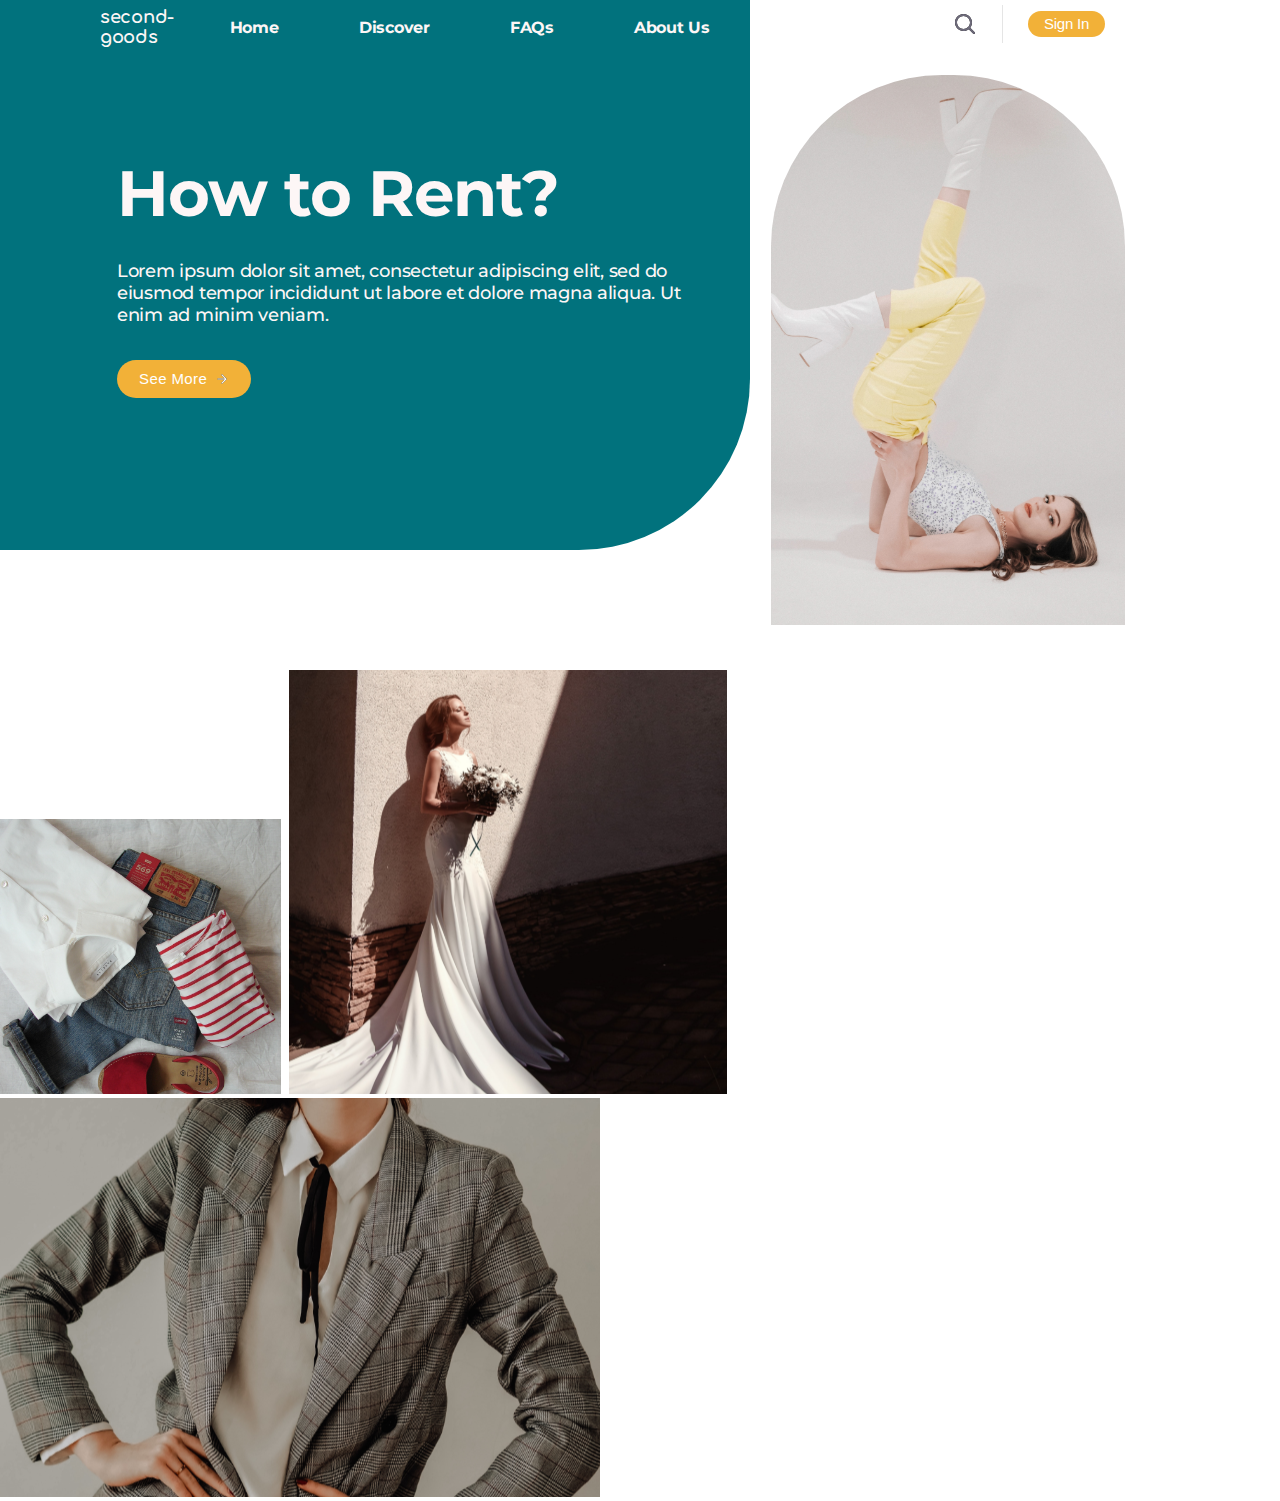
==== index.html @ e80c099c "Second-Goods Project Start" ====
<!DOCTYPE html>
<html lang="en">
<head>
  <meta charset="UTF-8">
  <meta http-equiv="X-UA-Compatible" content="IE=edge">
  <meta name="viewport" content="width=device-width, initial-scale=1.0">
  <title>Second-Goods</title>
  <link rel="stylesheet" href="style.css">
</head>
<body>
  <header>
    <div class="header">
      <!-- ---------------- -->
      <div class="navbar-text">
        <nav>
          <ul>
            <div class="logo-name">
              <h2>second- <br>
                goods</h2>
            </div>
            <div class="nav-lists">
              <li><a href="">Home</a></li>
              <li><a href="">Discover</a></li>
              <li><a href="">FAQs</a></li>
              <li><a href="">About Us</a></li>
            </div>
            <div class="menu-bar">
              <img src="./images/menu-bar.png" alt="">
            </div>
          </ul>
        </nav>

        <div class="home-text">
          <h1>How to Rent?</h1>
          <p>Lorem ipsum dolor sit amet, consectetur adipiscing elit, sed do <br> eiusmod tempor incididunt ut labore et dolore magna aliqua. Ut <br> enim ad minim veniam.</p>
          <div class="see-more-btn">
            <button>See More <img src="./images/Arrow Right.svg" alt=""></button>
            
          </div>
        </div>
      </div>
<!-- -------------------------------------- -->
      <div class="search-btn">
        <div class="search-line-btn">
          <div class="search">
            <input type="text"><img src="./images/Search-icon.svg" alt="">
          </div>
          <img src="./images/vertical-line.svg" alt="">
          <div class="sign-in-btn">
            <button>Sign In</button>
          </div>
        </div>
      </div>
<!-- -------------------------------------- -->
      <div class="header-img">
        <img src="./images/header-img.svg" alt="">
      </div>
    <!-- ----------------- -->
    </div>
  </header>
<!-- Header and Home Section End -->


<!-- Gallary Section Start -->
  <section>
    <!-- <div class="gallary">
      <img class="gallary-1" src="./images/gallary-1.svg" alt="">
      <img class="gallary-2" src="./images/gallary-2.svg" alt="">
      <img class="gallary-3" src="./images/gallary-3.svg" alt="">
      <br>
      <img class="gallary-4" src="./images/gallary-4.svg" alt="">
      <img class="gallary-5" src="./images/gallary-5.svg" alt="">
    </div> -->
<!-- 
    <div class="qualities">
      <div class="main">
        <div class="quality1">
          <img src="./images/environment.svg" alt="">
        </div>
        <h2>Environmentally <br>
          Friendly</h2>
      </div>
      <div class="main">
        <div class="quality2">
          <img src="./images/savings.svg" alt="">
        </div>
        <h2>Saves <br>
          Money</h2>
      </div>
      <div class="main">
        <div class="quality3">
          <img src="./images/diversity.svg" alt="">
        </div>
        <h2>Diverse</h2>
      </div>
      <div class="main">
        <div class="quality4">
          <img src="./images/high-qualitys.svg" alt="">
        </div>
        <h2>High <br>
          Quality</h2>
      </div>
    </div> -->

    <div class="gallary">
      <img class="gallary-img img-1" src="./images/gallary-1.svg" alt="">
      <img class="gallary-img img-2" src="./images/gallary-2.svg" alt="">
      <img class="gallary-img img-3" src="./images/gallary-3.svg" alt="">
      <img class="gallary-img img-4" src="./images/gallary-4.svg" alt="">
      <img class="gallary-img img-5" src="./images/gallary-5.svg" alt="">
    </div>


  </section>
<!-- Gallary Section End -->

<!-- Recommended section start -->
  <!-- <section class="recommended">
      <div class="title">
        <h2>Recommended For You</h2>
        <div class="view-more">
          <h3>View More</h3>
          <img src="./images/rightarrow.svg" alt="">
        </div>
      </div>
  </section> -->
<!-- Recommended section end -->


</body>
</html>
---- style.css ----
@import url('https://fonts.googleapis.com/css2?family=Comfortaa&display=swap');
@import url('https://fonts.googleapis.com/css2?family=Montserrat&display=swap');
*{
  margin: 0;
  padding: 0;
  box-sizing: border-box;
}
body{
  font-family: 'Montserrat';
  font-style: normal;
}
button:hover
{
  background-color: #180c0cad !important;
  cursor: pointer;
}
/* Header and Home css Start */
ul{
  display: flex;
  justify-content: space-between;
  list-style: none;
  padding-top: 7px;
}
.nav-lists{
  padding: 10px 0;
  display: flex;
}
.logo-name h2{
  font-family: 'Comfortaa';
  font-style: normal;
  font-weight: 700;
  font-size: 18px;
  line-height: 20px;
  letter-spacing: -0.015em;
  color: #FDF6F6;
  padding-left: 100px;
}
ul li a{
  padding: 0 40px;
  font-weight: 700;
  font-size: 16px;
  line-height: 22px;
  letter-spacing: -0.015em;
  color: #FDF6F6;
  text-decoration: none;
}
.search-btn{
  position: absolute;
  right: 175px;
  top: 5px;
}
.search-btn button{
  font-weight: 500;
  font-size: 15px;
  line-height: 18px;
  display: flex;
  align-items: center;
  text-align: center;
  letter-spacing: -0.015em;
  color: #FFFFFF;
  background: #F2B138;
  border-radius: 25px;
  padding: 4px 16px;
  border: none;
}
.search-line-btn{
  display: flex;
  gap: 25px;
  align-items: center;
}
.header-img{
  position: absolute;
  top: 75px;
  right: 155px;
}
.menu-bar{
  display: none;
}
.navbar-text{
  width: 750px;
  height: 550px;
  background: #01727D;
  border-radius: 0px 0px 171px 0px;
}
.header-img img{
  height: 550px;
  border-radius: 171px 171px 0px 0px;
}
.home-text h1{
  font-weight: 700;
  font-size: 64px;
  line-height: 78px;
  letter-spacing: -0.015em;
  color: #FDF6F6;
  padding-top: 105px;
  padding-bottom: 28px;
  padding-left: 117px;
}
.home-text p{
  font-weight: 500;
  font-size: 18px;
  line-height: 22px;
  letter-spacing: -0.015em;
  color: #FDF6F6;
  padding-left: 117px;
  padding-bottom: 34px;
}
.see-more-btn{
  padding-left: 117px;
}
.see-more-btn button{
  font-weight: 500;
  font-size: 15px;
  line-height: 18px;
  text-align: center;
  letter-spacing: 0.4px;
  color: #FFFFFF;
  background: #F2B138;
  border-radius: 24px;
  padding: 10px 22px;
  border: none;
  display: flex;
  align-items: center;
}
.see-more-btn img{
  padding-left: 8px;
}
.search{
  display: flex;
}
.search input{  
  background: rgba(0, 0, 0, 0.0001);
  border: none;
}
/* Header and Home css End */
  
/* Gallary css Start */
/* .gallary{
  margin-top: 150px;
  padding-left: 117px;
  position: relative;
  padding-top: 100px;
  padding-bottom: 100px;
}
.gallary-1{
  height: 250px;
}
.gallary-2{
  height: 250px;
  margin-left: 33px;
}
.gallary-3{
  position: absolute;
  top: 100px;
  left: 700px;
  height: 390px;
}
.gallary-4{
  padding-top: 33px;
  width: 550px;
}
.gallary-5{
  width: 400px;
  margin-left: 33px;
} */

.gallary{
  margin-top: 120px;
}









/* 
.qualities{
  display: flex;
  gap: 115px;
  justify-content: center;
  padding: 25px 0;
  flex-wrap: wrap;
}
.quality1,.quality2,.quality3,.quality4{
  width: 65.83px;
  height: 65.22px;
  background: #2E2B2B;
  border-radius: 50%;
}
.quality1{
  padding: 10px;
}
.quality2{
  padding: 14px;
}
.quality3{
  padding: 10px;
}
.quality4{
  padding: 15px;
}
.main h2{
  font-weight: 500;
  font-size: 14.8125px;
  line-height: 17px;
  text-align: center;
  color: #2E2B2B;
  padding-top: 10px;
}
.main{
  display: flex;
  flex-direction: column;
  align-items: center;
} */
/* gallary css End */

/* Recommendation css Start */
.recommended{
  background: #E5E5E5;
}
/* Recommendation css End */
















@media screen and (max-width: 1260px) {
  .header-img{
    display: none;
    position: static;
  }
  .search-btn{
    position: static;
    display: none;
  }
  .navbar-text{
    width: 100%;
    height: 100%;
    border-radius: 0;
  }


}


@media screen and (max-width: 768px) {
  .home-text h1,.home-text p,.home-text .see-more-btn{
    padding-left: 30px;
    padding-top: 32px;
    padding-bottom: 0;
  }
  .nav-lists{
    display: none;
  }
  .menu-bar{
    display: block;
  }
  .logo-name h2{
    padding-left: 10px;
  }
}

@media screen and (max-width: 440px) {
  .home-text h1{
    font-size: 36px;
    padding-top: 10px;
    padding-left: 10px;
  }
  .home-text p{
    font-size: 14px;
    padding-top: 10px;
    padding-left: 10px;
  }
  .home-text .see-more-btn{
    padding-top: 10px;
    padding-left: 10px;
    padding-bottom: 10px;
  }

}
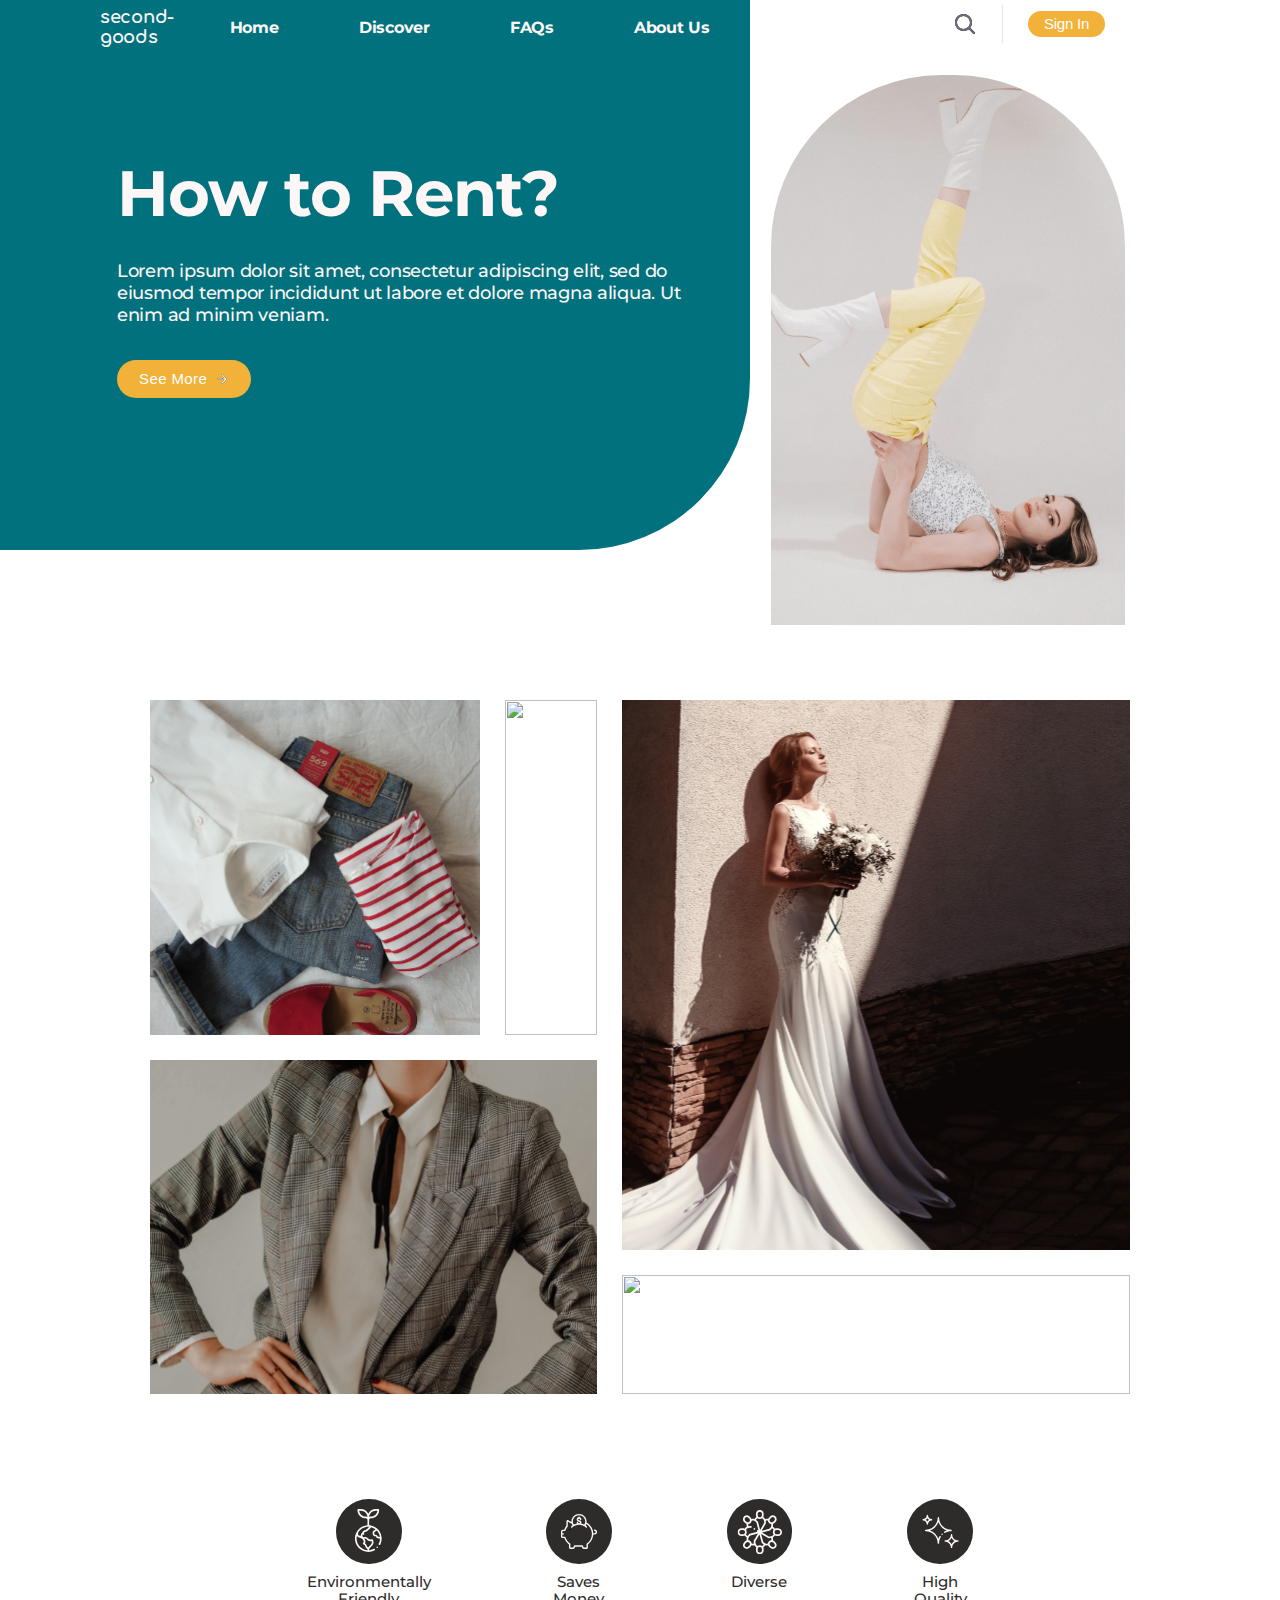
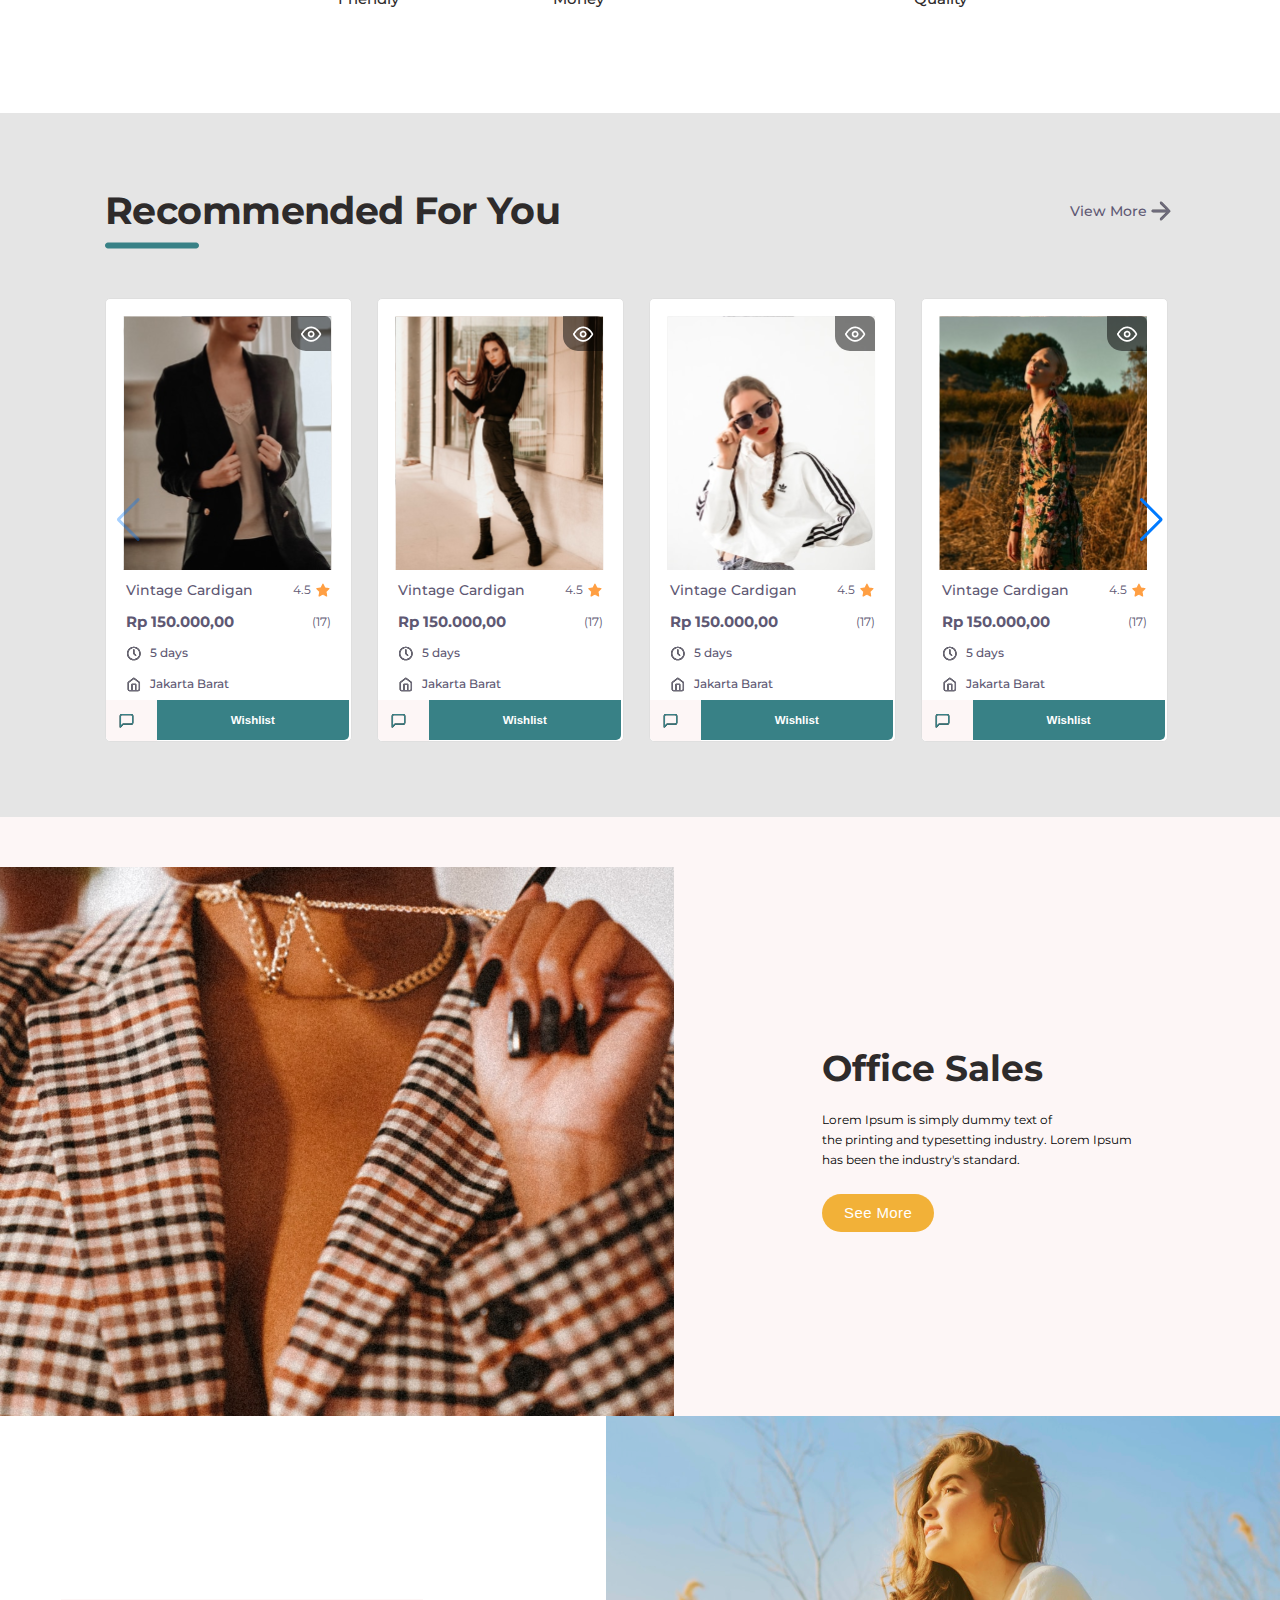
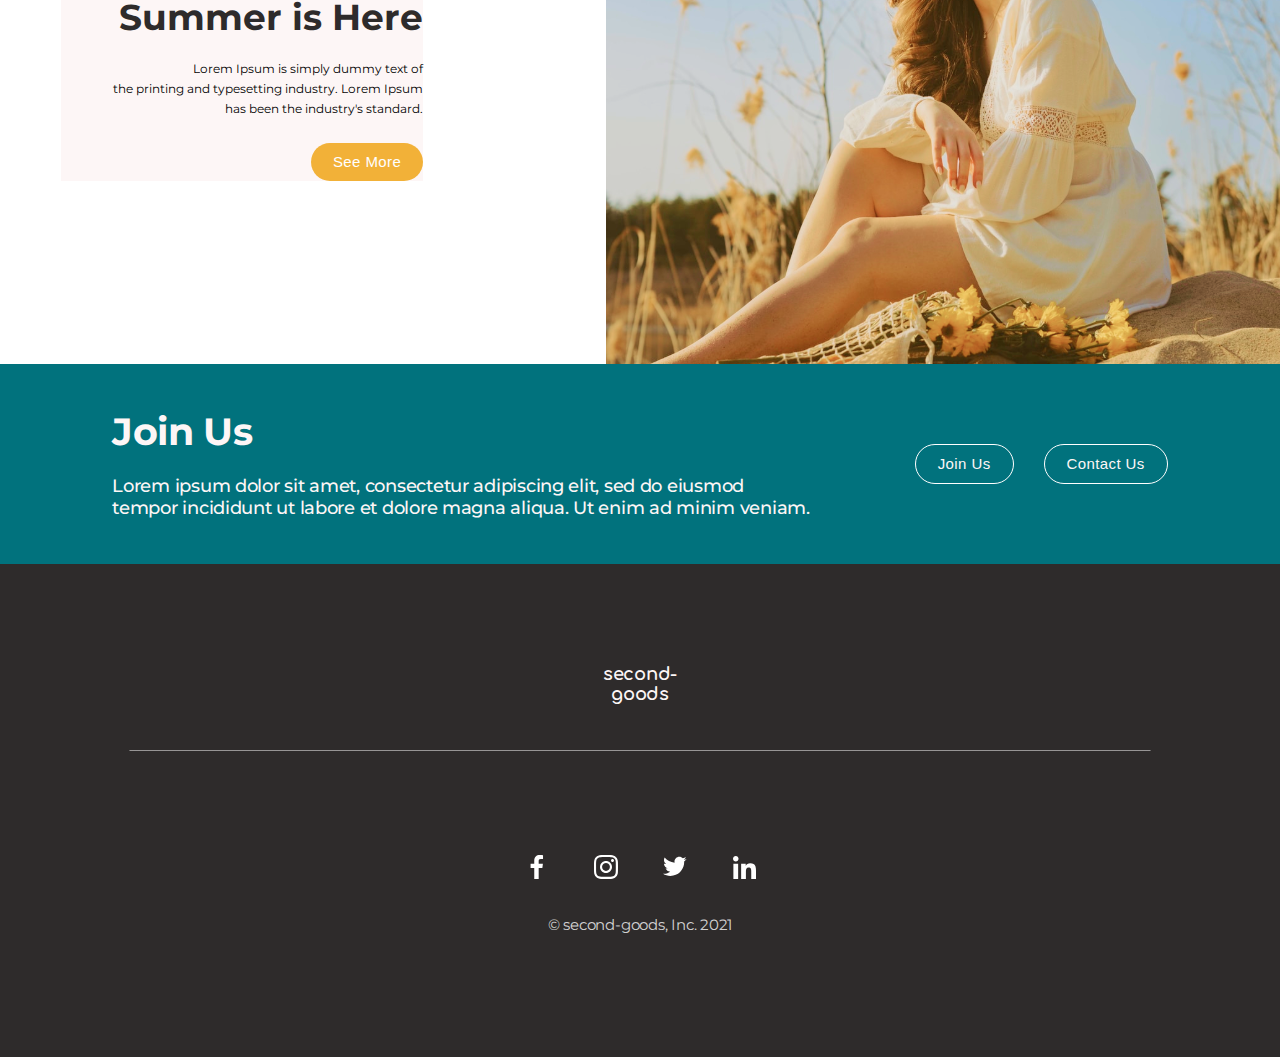
==== commit d3e4c542: "discover page start" ====
--- a/index.html
+++ b/index.html
@@ -6,6 +6,7 @@
   <meta name="viewport" content="width=device-width, initial-scale=1.0">
   <title>Second-Goods</title>
   <link rel="stylesheet" href="style.css">
+  <link rel="stylesheet" href="https://cdn.jsdelivr.net/npm/swiper/swiper-bundle.min.css" />
 </head>
 <body>
   <header>
@@ -63,44 +64,7 @@
 
 <!-- Gallary Section Start -->
   <section>
-    <!-- <div class="gallary">
-      <img class="gallary-1" src="./images/gallary-1.svg" alt="">
-      <img class="gallary-2" src="./images/gallary-2.svg" alt="">
-      <img class="gallary-3" src="./images/gallary-3.svg" alt="">
-      <br>
-      <img class="gallary-4" src="./images/gallary-4.svg" alt="">
-      <img class="gallary-5" src="./images/gallary-5.svg" alt="">
-    </div> -->
-<!-- 
-    <div class="qualities">
-      <div class="main">
-        <div class="quality1">
-          <img src="./images/environment.svg" alt="">
-        </div>
-        <h2>Environmentally <br>
-          Friendly</h2>
-      </div>
-      <div class="main">
-        <div class="quality2">
-          <img src="./images/savings.svg" alt="">
-        </div>
-        <h2>Saves <br>
-          Money</h2>
-      </div>
-      <div class="main">
-        <div class="quality3">
-          <img src="./images/diversity.svg" alt="">
-        </div>
-        <h2>Diverse</h2>
-      </div>
-      <div class="main">
-        <div class="quality4">
-          <img src="./images/high-qualitys.svg" alt="">
-        </div>
-        <h2>High <br>
-          Quality</h2>
-      </div>
-    </div> -->
+    
 
     <div class="gallary">
       <img class="gallary-img img-1" src="./images/gallary-1.svg" alt="">
@@ -109,13 +73,42 @@
       <img class="gallary-img img-4" src="./images/gallary-4.svg" alt="">
       <img class="gallary-img img-5" src="./images/gallary-5.svg" alt="">
     </div>
-
+    
+    <div class="qualities">
+      <div class="main">
+        <div class="quality1">
+          <img src="./images/environment.svg" alt="">
+        </div>
+        <h2>Environmentally <br>
+          Friendly</h2>
+      </div>
+      <div class="main">
+        <div class="quality2">
+          <img src="./images/savings.svg" alt="">
+        </div>
+        <h2>Saves <br>
+          Money</h2>
+      </div>
+      <div class="main">
+        <div class="quality3">
+          <img src="./images/diversity.svg" alt="">
+        </div>
+        <h2>Diverse</h2>
+      </div>
+      <div class="main">
+        <div class="quality4">
+          <img src="./images/high-qualitys.svg" alt="">
+        </div>
+        <h2>High <br>
+          Quality</h2>
+      </div>
+    </div>
 
   </section>
 <!-- Gallary Section End -->
 
 <!-- Recommended section start -->
-  <!-- <section class="recommended">
+  <section class="recommended">
       <div class="title">
         <h2>Recommended For You</h2>
         <div class="view-more">
@@ -123,9 +116,319 @@
           <img src="./images/rightarrow.svg" alt="">
         </div>
       </div>
-  </section> -->
+      <div class="line1">
+        <img src="./images/line1.svg" alt="">
+      </div>
+
+
+      <div class="whislist swiper mySwiper">
+        <div class="swiper-wrapper">
+          <div class="cards swiper-slide">
+            <div class="product-img">
+              <img src="./images/product-img1.svg" alt="">
+              <div class="view">
+                <img src="./images/Try On.png" alt="">
+              </div>
+            </div>  
+            
+            <div class="card-title">
+              <h3>Vintage Cardigan</h3>
+              <div class="rating">
+                <p>4.5</p>
+                <img src="./images/⭐️ Icon.png" alt="">
+              </div>
+            </div>
+  
+            <div class="price">
+              <h2>Rp 150.000,00</h2>
+              <p>(17)</p>
+            </div>
+  
+            <div class="days">
+              <img src="./images/Clock.svg" alt="">
+              <p>5 days</p>
+            </div>
+  
+            <div class="place">
+              <img src="/images/Home.svg" alt="">
+              <p>Jakarta Barat</p>
+            </div>
+  
+            <div class="msg-whislist">
+              <div class="message">
+                <img src="./images/Message.svg" alt="">
+              </div>
+              <div class="whislist-btn">
+                <button>Wishlist</button>
+              </div>
+            </div>
+  
+          </div>
+          
+          <div class="cards swiper-slide">
+            <div class="product-img">
+              <img src="./images/product-img2.svg" alt="">
+              <div class="view">
+                <img src="./images/Try On.png" alt="">
+              </div>
+            </div>  
+            
+            <div class="card-title">
+              <h3>Vintage Cardigan</h3>
+              <div class="rating">
+                <p>4.5</p>
+                <img src="./images/⭐️ Icon.png" alt="">
+              </div>
+            </div>
+  
+            <div class="price">
+              <h2>Rp 150.000,00</h2>
+              <p>(17)</p>
+            </div>
+  
+            <div class="days">
+              <img src="./images/Clock.svg" alt="">
+              <p>5 days</p>
+            </div>
+  
+            <div class="place">
+              <img src="/images/Home.svg" alt="">
+              <p>Jakarta Barat</p>
+            </div>
+  
+            <div class="msg-whislist">
+              <div class="message">
+                <img src="./images/Message.svg" alt="">
+              </div>
+              <div class="whislist-btn">
+                <button>Wishlist</button>
+              </div>
+            </div>
+  
+          </div>
+  
+          <div class="cards swiper-slide">
+            <div class="product-img">
+              <img src="./images/product-img3.svg" alt="">
+              <div class="view">
+                <img src="./images/Try On.png" alt="">
+              </div>
+            </div>  
+            
+            <div class="card-title">
+              <h3>Vintage Cardigan</h3>
+              <div class="rating">
+                <p>4.5</p>
+                <img src="./images/⭐️ Icon.png" alt="">
+              </div>
+            </div>
+  
+            <div class="price">
+              <h2>Rp 150.000,00</h2>
+              <p>(17)</p>
+            </div>
+  
+            <div class="days">
+              <img src="./images/Clock.svg" alt="">
+              <p>5 days</p>
+            </div>
+  
+            <div class="place">
+              <img src="/images/Home.svg" alt="">
+              <p>Jakarta Barat</p>
+            </div>
+  
+            <div class="msg-whislist">
+              <div class="message">
+                <img src="./images/Message.svg" alt="">
+              </div>
+              <div class="whislist-btn">
+                <button>Wishlist</button>
+              </div>
+            </div>
+  
+          </div>
+  
+  
+          <div class="cards swiper-slide">
+            <div class="product-img">
+              <img src="./images/product-img4.svg" alt="">
+              <div class="view">
+                <img src="./images/Try On.png" alt="">
+              </div>
+            </div>  
+            
+            <div class="card-title">
+              <h3>Vintage Cardigan</h3>
+              <div class="rating">
+                <p>4.5</p>
+                <img src="./images/⭐️ Icon.png" alt="">
+              </div>
+            </div>
+  
+            <div class="price">
+              <h2>Rp 150.000,00</h2>
+              <p>(17)</p>
+            </div>
+  
+            <div class="days">
+              <img src="./images/Clock.svg" alt="">
+              <p>5 days</p>
+            </div>
+  
+            <div class="place">
+              <img src="/images/Home.svg" alt="">
+              <p>Jakarta Barat</p>
+            </div>
+  
+            <div class="msg-whislist">
+              <div class="message">
+                <img src="./images/Message.svg" alt="">
+              </div>
+              <div class="whislist-btn">
+                <button>Wishlist</button>
+              </div>
+            </div>
+  
+          </div>
+  
+          <div class="cards swiper-slide">
+            <div class="product-img">
+              <img src="./images/product-img4.svg" alt="">
+              <div class="view">
+                <img src="./images/Try On.png" alt="">
+              </div>
+            </div>  
+            
+            <div class="card-title">
+              <h3>Vintage Cardigan</h3>
+              <div class="rating">
+                <p>4.5</p>
+                <img src="./images/⭐️ Icon.png" alt="">
+              </div>
+            </div>
+  
+            <div class="price">
+              <h2>Rp 150.000,00</h2>
+              <p>(17)</p>
+            </div>
+  
+            <div class="days">
+              <img src="./images/Clock.svg" alt="">
+              <p>5 days</p>
+            </div>
+  
+            <div class="place">
+              <img src="/images/Home.svg" alt="">
+              <p>Jakarta Barat</p>
+            </div>
+  
+            <div class="msg-whislist">
+              <div class="message">
+                <img src="./images/Message.svg" alt="">
+              </div>
+              <div class="whislist-btn">
+                <button>Wishlist</button>
+              </div>
+            </div>
+  
+          </div>
+        
+  
+  
+  
+  
+          
+        </div>
+        <div class="swiper-button-next">
+      
+        </div>
+        <div class="swiper-button-prev">
+    
+        </div>
+      </div>
+
+
+      
+  </section>
 <!-- Recommended section end -->
 
+<!-- office sales section start -->
+  <section class="office-sales">
+      <img src="./images/office-sales.svg" alt="">
+      <div class="office-sales-text">
+        <h3>Office Sales</h3>
+        <p>Lorem Ipsum is simply dummy text of
+        <br> the printing and typesetting industry. Lorem Ipsum <br> has been the industry's standard.</p>
+        <div class="see-more-btn1">
+          <button>See More</button>
+        </div>
+      </div>
+  </section>
+<!-- office sales section end -->
+
+<!-- Summer Section start -->
+<section class="summer">
+  <div class="office-sales-text">
+    <h3>Summer is Here</h3>
+    <p>Lorem Ipsum is simply dummy text of
+    <br> the printing and typesetting industry. Lorem Ipsum <br> has been the industry's standard.</p>
+    <div class="see-more-btn1">
+      <button>See More</button>
+    </div>
+  </div>
+  <img src="./images/summer.svg" alt="">
+</section>
+<!-- Summer Section End -->
+
+<!-- Footer Section Start -->
+  <section class="join-us">
+    <div class="join-us-info">
+      <h2>Join Us</h2> 
+      <p>Lorem ipsum dolor sit amet, consectetur adipiscing elit, sed do eiusmod <br> tempor incididunt ut labore et dolore magna aliqua. Ut enim ad minim veniam.</p>
+    </div>
+    <div class="join-us-btns">
+      <button>Join Us</button>
+      <button>Contact Us</button>
+    </div>
+  </section>
+
+
+  <!-- footer -->
+<footer>
+  <div class="footer">
+    <h1>second- </h1>
+   <h1>goods</h1> </h1>
+  </div>
+  <div class="line2">
+    <img src="./images/line2.svg" alt="">
+  </div>
+  <div class="social-media-icons">
+    <a href=""><img src="./images/Facebook.svg" alt=""></a>
+    <a href=""><img src="./images/Instagram.svg" alt=""></a>
+    <a href=""><img src="./images/Twitter.svg" alt=""></a>
+    <a href=""><img src="./images/Linkedin.svg" alt=""></a>
+  </div>
+  <h3>© second-goods, Inc. 2021</h3>
+</footer>
+
+<!-- Footer Section End -->
+
+
+
+
+
+
+
+
+
+
+
+
+
+<script src="https://cdn.jsdelivr.net/npm/swiper/swiper-bundle.min.js"></script>
+
+<script src="swiper.js"></script>
 
 </body>
 </html>--- a/style.css
+++ b/style.css
@@ -135,54 +135,50 @@
 /* Header and Home css End */
   
 /* Gallary css Start */
-/* .gallary{
+
+.gallary{
   margin-top: 150px;
-  padding-left: 117px;
-  position: relative;
-  padding-top: 100px;
-  padding-bottom: 100px;
-}
-.gallary-1{
-  height: 250px;
-}
-.gallary-2{
-  height: 250px;
-  margin-left: 33px;
-}
-.gallary-3{
-  position: absolute;
-  top: 100px;
-  left: 700px;
-  height: 390px;
-}
-.gallary-4{
-  padding-top: 33px;
-  width: 550px;
-}
-.gallary-5{
-  width: 400px;
-  margin-left: 33px;
-} */
-
-.gallary{
-  margin-top: 120px;
-}
-
-
-
-
-
-
-
-
-
-/* 
+  display: grid;
+  gap: 25px;  
+  padding: 0 150px;
+}
+.gallary-img{
+  width: 100%;
+  height: 100%;
+  object-fit: cover;
+}
+.img-1{
+  grid-column-start: 1;
+  grid-column-end: 3;
+}
+.img-2{
+  grid-column-start: 3;
+  grid-column-end: 5;
+}
+.img-3{
+  grid-column-start: 5;
+  grid-column-end: 8;
+  grid-row-start: 1;
+  grid-row-end: 3;
+}
+.img-4{
+  grid-column-start: 1;
+  grid-column-end: 5;
+  grid-row-start: 2;
+  grid-row-end: 5;
+}
+.img-5{
+  grid-column-start: 5;
+  grid-column-end: 8;
+  grid-row-start: 3;
+  grid-row-end: 5;
+}
+
 .qualities{
   display: flex;
   gap: 115px;
   justify-content: center;
-  padding: 25px 0;
-  flex-wrap: wrap;
+  padding: 105px 0;
 }
 .quality1,.quality2,.quality3,.quality4{
   width: 65.83px;
@@ -214,14 +210,297 @@
   display: flex;
   flex-direction: column;
   align-items: center;
-} */
+}
 /* gallary css End */
 
 /* Recommendation css Start */
 .recommended{
   background: #E5E5E5;
+  padding: 75px 105px;
+}
+.title{
+  display: flex;
+  justify-content: space-between;
+  align-items: center;
+}
+.title h2{
+  font-weight: 700;
+  font-size: 38px;
+  line-height: 46px;
+  letter-spacing: -0.015em;
+  color: #2E2B2B;
+}
+.line1{
+  padding-bottom: 45px;
+}
+.view-more{
+  display: flex;
+  align-items: center;
+}
+.view-more h3{
+  font-weight: 500;
+  font-size: 13.7284px;
+  line-height: 17px;
+  color: #5E5873;
+}
+/* cards start */
+
+.cards{
+  width: 246.95px !important;
+  height: 417.34px;
+  background: #FFFFFF;
+  border: 0.823161px solid #DFDFDF;
+  border-radius: 4.93896px;
+}
+.product-img{
+  padding: 16.46px 19px 0 17px;
+  position: relative;
+}
+.view{
+  width: 40px;
+  height: 35px;
+  background: rgba(0, 0, 0, 0.5);
+  border-radius: 0px 6px 0px 15px;
+  padding: 8px 6.74px 8px 10px;
+  position: absolute;
+  top: 17px;
+  right: 20px;
+}
+.message{
+  width: 51.04px;
+  height: 41.16px;
+  background: #FDF6F6;
+  border-radius: 0px 0px 0px 4.93896px;
+  padding: 12.35px 17.28px 17.28px 12.35px;
+}
+.card-title{
+  display: flex;
+  justify-content: space-between;
+  padding: 8px 20px;
+  align-items: center;
+}
+.card-title h3{
+  font-weight: 500;
+  font-size: 13.7284px;
+  line-height: 17px;
+  color: #5E5873;
+}
+.rating{
+  display: flex;
+  align-items: center;
+  gap: 4px;
+}
+.rating p{
+  font-weight: 400;
+  font-size: 11.5242px;
+  line-height: 17px;
+  color: #5E5873;
+}
+.price{
+  padding: 7px 20px;
+  display: flex;
+  justify-content: space-between;
+  align-items: center;
+}
+.price h2{
+  font-weight: 700;
+  font-size: 14.8169px;
+  line-height: 17px;
+  color: #5E5873;
+}
+.price p{
+  font-weight: 400;
+  font-size: 11.5242px;
+  line-height: 17px;
+  color: #5E5873;
+}
+.days{
+  padding: 7px 20px;
+  gap: 8px;
+  display: flex;
+}
+.days p{
+  font-weight: 500;
+  font-size: 11.5242px;
+  line-height: 17px;
+  color: #5E5873;
+}
+.place{
+  display: flex;
+  padding: 7px 20px;
+  gap: 8px;
+}
+.place p{
+  font-weight: 500;
+  font-size: 11.5242px;
+  line-height: 17px;
+  color: #5E5873;
+}
+.msg-whislist{
+  display: flex;
+}
+.whislist-btn button{
+  padding: 11.91px 74.35px 11.7px 73.78px;
+  background: #388186;
+  border-radius: 0px 0px 4.93896px 0px;
+  font-weight: 600;
+  font-size: 11.5242px;
+  line-height: 17px;
+  color: #FFFFFF;
+  border: none;
 }
 /* Recommendation css End */
+
+/* office sales css Start */
+.office-sales{
+  display: grid;
+  grid-template-columns: auto auto;
+  background: #FDF6F6;
+  padding-top: 50px; 
+}
+.office-sales-text{
+  margin: auto 0;
+  background: #FDF6F6;
+}
+.office-sales-text h3{
+  font-weight: 700;
+  font-size: 36px;
+  line-height: 100%;
+  color: #2E2B2B;
+  padding-bottom: 24px;
+}
+.office-sales-text p{
+  font-weight: 400;
+  font-size: 12px;
+  line-height: 20px;
+  color: #000000;
+  padding-bottom: 24px;
+}
+.see-more-btn1 button{
+  font-weight: 500;
+  font-size: 15px;
+  line-height: 18px;
+  text-align: center;
+  letter-spacing: 0.4px;
+  color: #FFFFFF;
+  background: #F2B138;
+  border-radius: 24px;
+  padding: 10px 22px;
+  border: none;
+  display: flex;
+  align-items: center;
+}
+/* Office Sales Css end  */
+
+/* Summer css Start */
+  .summer{
+    display: grid;
+    grid-template-columns: auto auto;
+    justify-items:right;
+  }
+  .summer img,.office-sales img{
+    width: 674px;
+  }
+  .summer .office-sales-text{
+    text-align: end;
+    margin: auto auto;
+  }
+  .summer .see-more-btn1{
+    padding-left: 250px;
+  } 
+/* Summer css End */
+
+/* Footer css Start */
+  /* join-us */
+.join-us{
+    background: #01727D;
+    display: flex;
+    align-items: center;
+    justify-content: center;
+    gap: 105px;
+    padding: 45px 0;
+  }
+  .join-us-btns{
+    display: flex;
+    gap: 30px;
+  }
+  .join-us-btns button{
+    padding: 10px 22px;
+    background: transparent;
+    border-radius: 24px;
+    font-weight: 500;
+    font-size: 15px;
+    line-height: 18px;
+    text-align: center;
+    letter-spacing: 0.4px;
+    color: #FDF6F6;
+    border: 1px solid #FFFFFF;
+  }
+  .join-us-btns button:hover{
+    background: #F2B138 !important;
+  }
+  .join-us h2{
+    font-weight: 700;
+    font-size: 38px;
+    line-height: 46px;
+    letter-spacing: -0.015em;
+    color: #FDF6F6;
+    padding-bottom: 20px;
+  }
+  .join-us p{
+    font-weight: 500;
+    font-size: 18px;
+    line-height: 22px;
+    letter-spacing: -0.015em;
+    color: #FDF6F6;
+  }
+  /* join-us */
+  /* footer */
+
+    footer{
+      background: #2E2B2B;
+    }
+    footer h1{
+      text-align: center;
+      font-family: 'Comfortaa';
+      font-weight: 700;
+      font-size: 18px;
+      line-height: 20px;
+      letter-spacing: -0.015em;
+      color: #FDF6F6;
+    }
+    .footer{
+      padding-top: 100px;
+    }
+    .line2{
+      padding-top: 32px;
+      padding-bottom: 100px;
+    }
+    .line2 img{
+      width: 100%;
+      padding: 0 125px;
+    }
+    .social-media-icons{
+      display: flex;
+      justify-content: center;
+      gap: 45px;
+      padding-bottom: 30px;
+    }
+    footer h3{
+      text-align: center;
+      font-weight: 400;
+      font-size: 15px;
+      line-height: 24px;
+      letter-spacing: -0.015em;
+      color: rgba(255, 255, 255, 0.8);
+      padding-bottom: 120px;
+    }
+  /* footer */
+  /* Footer css End */
+
+
+
+
 
 
 
@@ -252,8 +531,25 @@
     height: 100%;
     border-radius: 0;
   }
-
-
+  .office-sales{
+    grid-template-columns: none;
+  }
+  .summer{
+    display: flex;
+    flex-direction: column-reverse;
+    padding-top: 25px;
+  }
+  .summer .office-sales-text{
+    margin: 0;
+    text-align: start;
+  }
+  .summer .see-more-btn1{
+    padding: 0;
+  }
+  .line2 img{
+    padding: 0;
+  }
+ 
 }
 
 
@@ -272,6 +568,28 @@
   .logo-name h2{
     padding-left: 10px;
   }
+  .qualities{
+    flex-direction: column;
+    gap: 25px;
+  }
+  .gallary{
+    display: flex;
+    flex-wrap: wrap;
+    padding: 0;
+  }
+  .recommended{
+    padding: 0;
+  }
+  .title{
+    flex-direction: column;
+  }
+  .line1{
+    display: none;
+  }
+  .office-sales img,.summer img{
+    width: 100%;
+    height: 100%;
+  }
 }
 
 @media screen and (max-width: 440px) {
@@ -291,4 +609,14 @@
     padding-bottom: 10px;
   }
 
-}+}
+
+
+@media screen and (max-width: 992px) {
+  .join-us{
+    flex-direction: column;
+    gap: 15px;
+    padding: 10px;
+    margin-top: 10px;
+  }
+}
